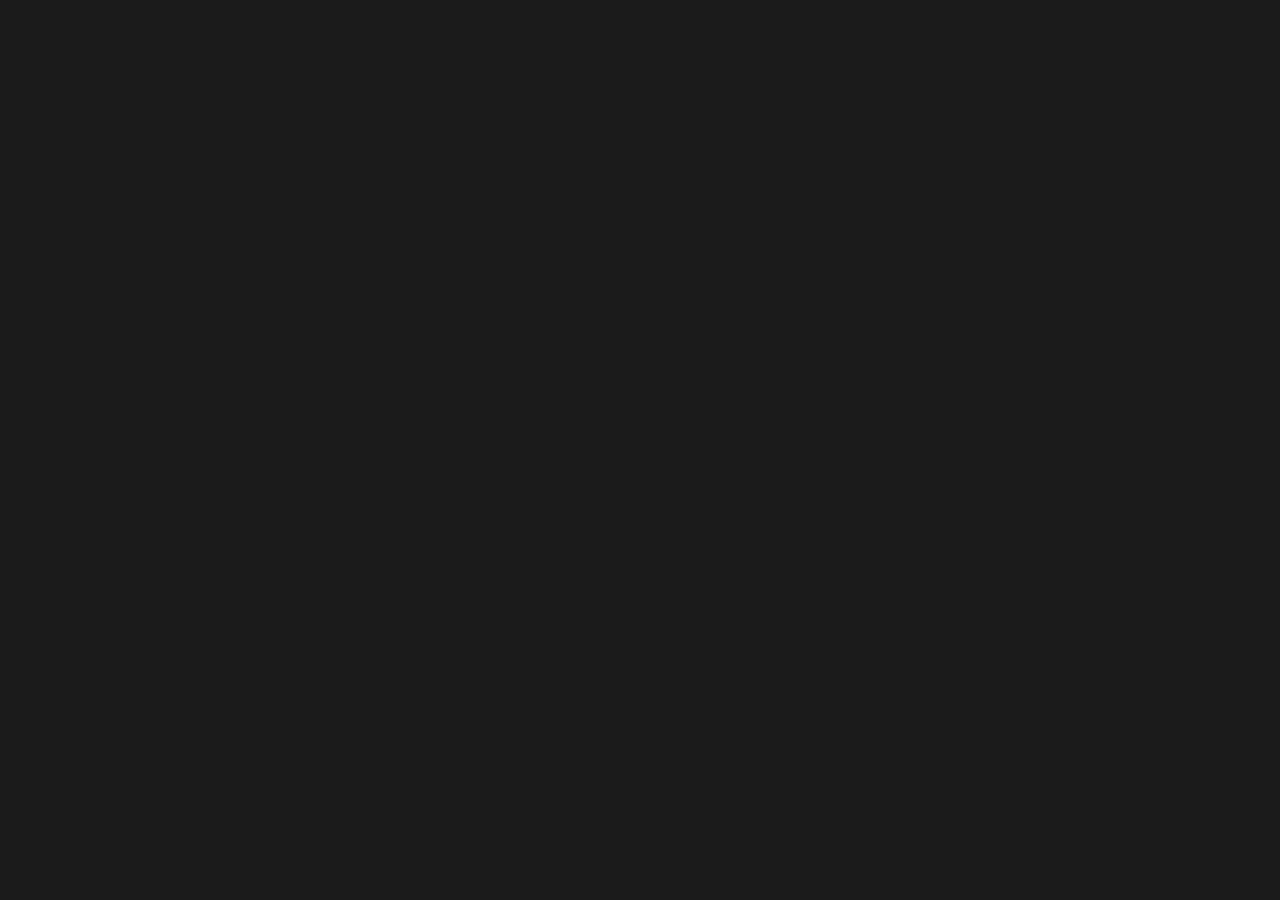
==== index.html @ 87574d14 "color check" ====
<!doctype html>
<html lang="ru">
  <head>
    <meta charset="UTF-8" />
    <meta name="viewport" content="width=device-width, initial-scale=1.0" />
    <title>Reroom.</title>
    <link rel="stylesheet" href="stylesheets/style.css" />
  </head>
  <body></body>
</html>
---- stylesheets/style.css ----
@import "reset.css";
@import "layout.css";
@import "fonts.css";
@import "animation.css";
@import "adaptive.css";
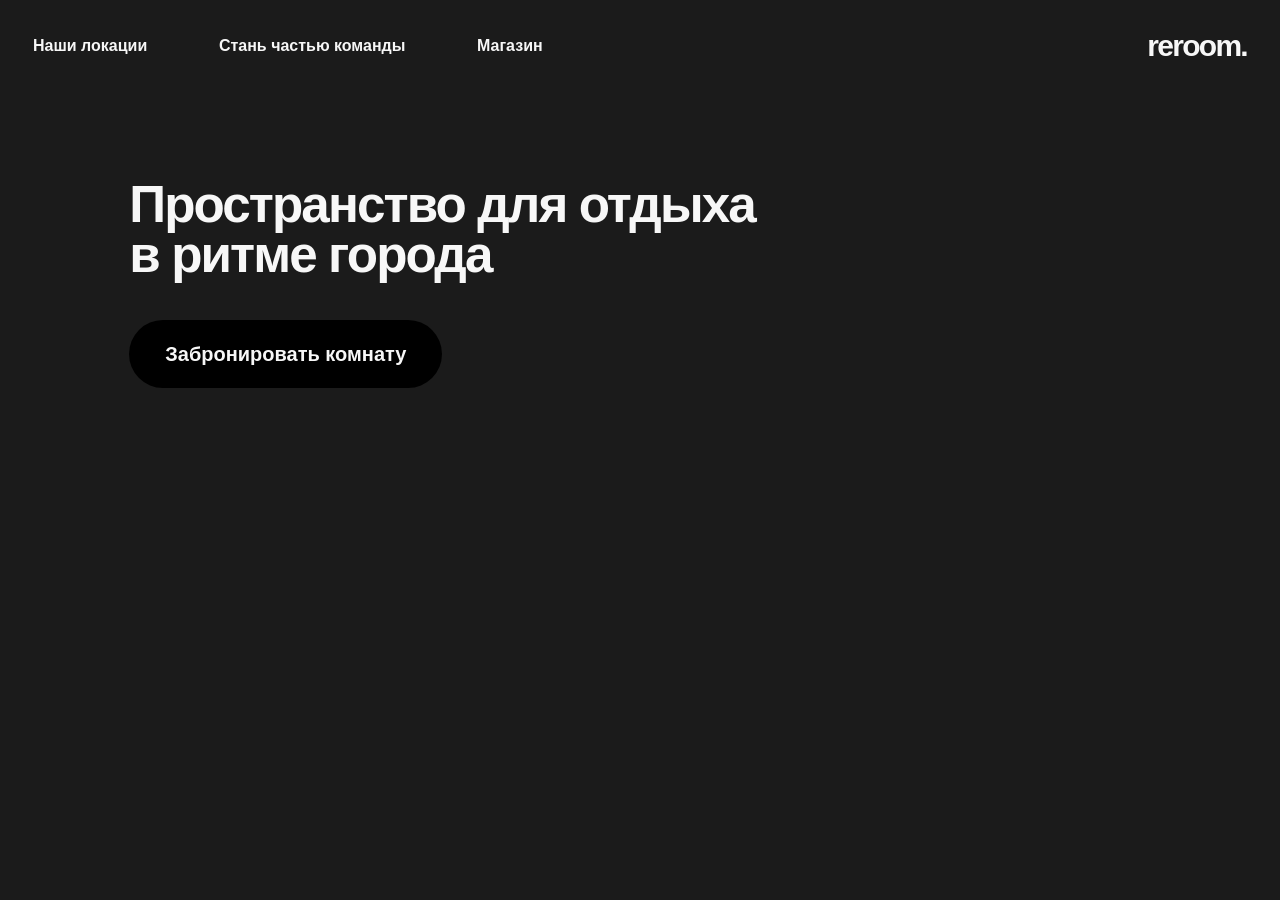
==== commit 4fff189d: "Build animated Reroom hero screen" ====
--- a/index.html
+++ b/index.html
@@ -5,6 +5,50 @@
     <meta name="viewport" content="width=device-width, initial-scale=1.0" />
     <title>Reroom.</title>
     <link rel="stylesheet" href="stylesheets/style.css" />
+    <script defer src="javascripts/scripts.js"></script>
   </head>
-  <body></body>
+  <body>
+    <main class="hero" aria-labelledby="hero-title">
+      <header class="hero__header" aria-label="Главная навигация">
+        <nav class="hero__nav">
+          <a href="ourplaces.html">Наши локации</a>
+          <a href="work.html">Стань частью команды</a>
+          <a href="#shop">Магазин</a>
+        </nav>
+        <a class="hero__logo" href="index.html" aria-label="Reroom на главную">reroom.</a>
+      </header>
+
+      <section class="hero__content">
+        <h1 id="hero-title">Пространство для отдыха<br />в ритме города</h1>
+        <a class="hero__button" href="#booking">Забронировать комнату</a>
+      </section>
+
+      <section class="hero__animation" aria-label="Анимированный силуэт здания Reroom">
+        <div class="building building--one" aria-hidden="true">
+          <span class="building__window building__window--one"></span>
+          <span class="building__window building__window--two"></span>
+        </div>
+        <div class="building building--two" aria-hidden="true">
+          <span class="building__window building__window--one"></span>
+          <span class="building__window building__window--two"></span>
+        </div>
+        <div class="building building--three" aria-hidden="true">
+          <span class="building__window building__window--one"></span>
+          <span class="building__window building__window--two"></span>
+        </div>
+        <div class="building building--four" aria-hidden="true">
+          <span class="building__window building__window--one"></span>
+          <span class="building__window building__window--two"></span>
+        </div>
+        <div class="building building--five" aria-hidden="true">
+          <span class="building__window building__window--one"></span>
+          <span class="building__window building__window--two"></span>
+        </div>
+        <div class="building building--six" aria-hidden="true">
+          <span class="building__window building__window--one"></span>
+          <span class="building__window building__window--two"></span>
+        </div>
+      </section>
+    </main>
+  </body>
 </html>
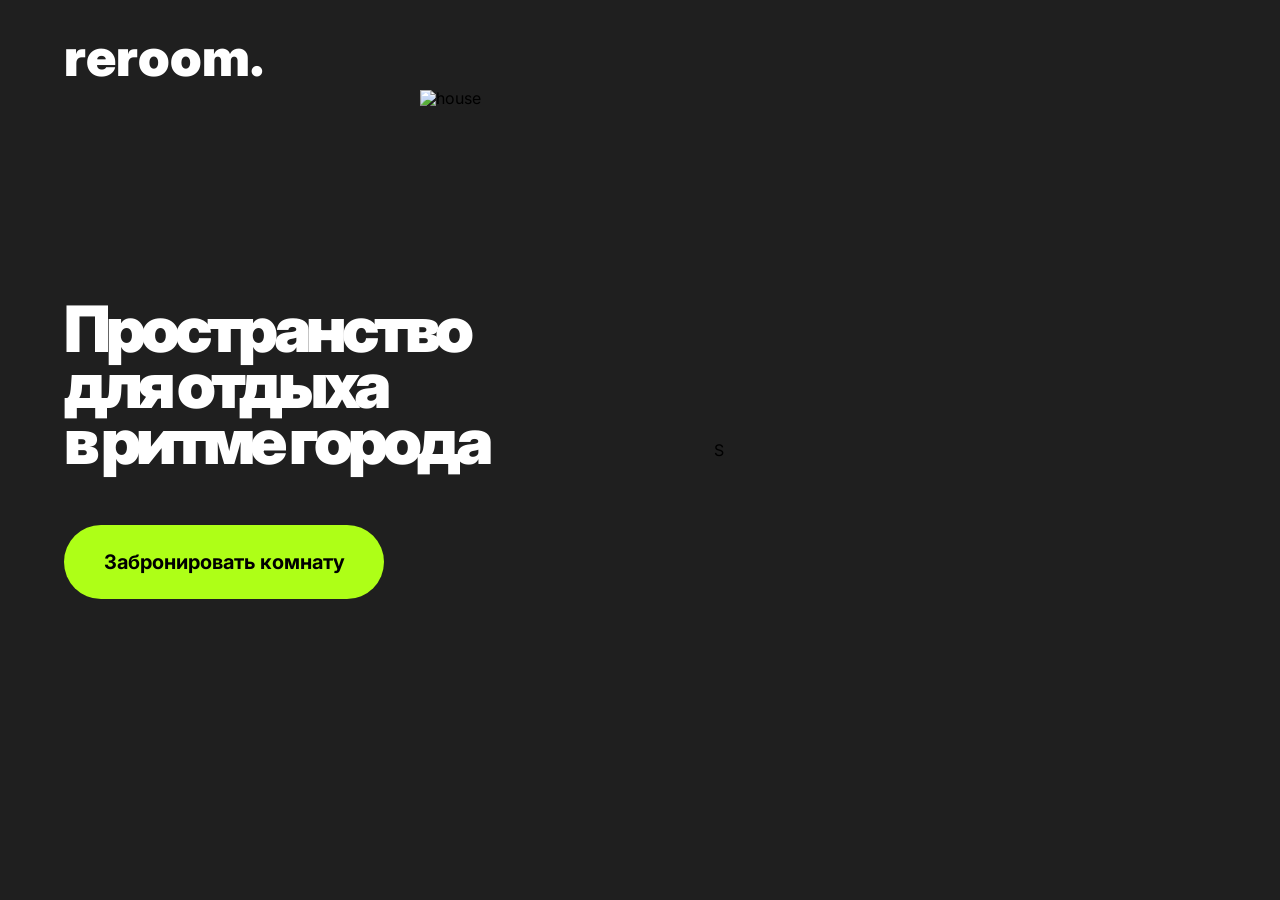
==== commit fa6dbee1: "b" ====
--- a/index.html
+++ b/index.html
@@ -5,50 +5,45 @@
     <meta name="viewport" content="width=device-width, initial-scale=1.0" />
     <title>Reroom.</title>
     <link rel="stylesheet" href="stylesheets/style.css" />
+    <link rel="preconnect" href="https://fonts.googleapis.com" />
+    <link rel="preconnect" href="https://fonts.gstatic.com" crossorigin />
+    <link
+      href="https://fonts.googleapis.com/css2?family=Inter:wght@400;500;600;700;800;900&display=swap"
+      rel="stylesheet"
+    />
     <script defer src="javascripts/scripts.js"></script>
   </head>
   <body>
-    <main class="hero" aria-labelledby="hero-title">
-      <header class="hero__header" aria-label="Главная навигация">
-        <nav class="hero__nav">
-          <a href="ourplaces.html">Наши локации</a>
-          <a href="work.html">Стань частью команды</a>
-          <a href="#shop">Магазин</a>
+    <section class="hero">
+      <header class="header">
+        <nav class="nav-left">
+          <a href="#">Наши локации</a>
+          <a href="#">Стань частью команды</a>
+          <a href="#">Каталог</a>
         </nav>
-        <a class="hero__logo" href="index.html" aria-label="Reroom на главную">reroom.</a>
+
+        <a href="#" class="logo"> reroom. </a>
       </header>
 
-      <section class="hero__content">
-        <h1 id="hero-title">Пространство для отдыха<br />в ритме города</h1>
-        <a class="hero__button" href="#booking">Забронировать комнату</a>
-      </section>
+      <div class="hero-content">
+        <div class="hero-text">
+          <h1>
+            Пространство<br />
+            для отдыха<br />
+            в ритме города
+          </h1>
 
-      <section class="hero__animation" aria-label="Анимированный силуэт здания Reroom">
-        <div class="building building--one" aria-hidden="true">
-          <span class="building__window building__window--one"></span>
-          <span class="building__window building__window--two"></span>
+          <a href="#" class="hero-btn"> Забронировать комнату </a>
         </div>
-        <div class="building building--two" aria-hidden="true">
-          <span class="building__window building__window--one"></span>
-          <span class="building__window building__window--two"></span>
-        </div>
-        <div class="building building--three" aria-hidden="true">
-          <span class="building__window building__window--one"></span>
-          <span class="building__window building__window--two"></span>
-        </div>
-        <div class="building building--four" aria-hidden="true">
-          <span class="building__window building__window--one"></span>
-          <span class="building__window building__window--two"></span>
-        </div>
-        <div class="building building--five" aria-hidden="true">
-          <span class="building__window building__window--one"></span>
-          <span class="building__window building__window--two"></span>
-        </div>
-        <div class="building building--six" aria-hidden="true">
-          <span class="building__window building__window--one"></span>
-          <span class="building__window building__window--two"></span>
-        </div>
-      </section>
-    </main>
+
+        <div class="hero-house">
+          <img
+            id="houseState"
+            src="./assets/house/Subtract(1).svg"
+            alt="house"
+          />
+        </div>S
+      </div>
+    </section>
   </body>
 </html>
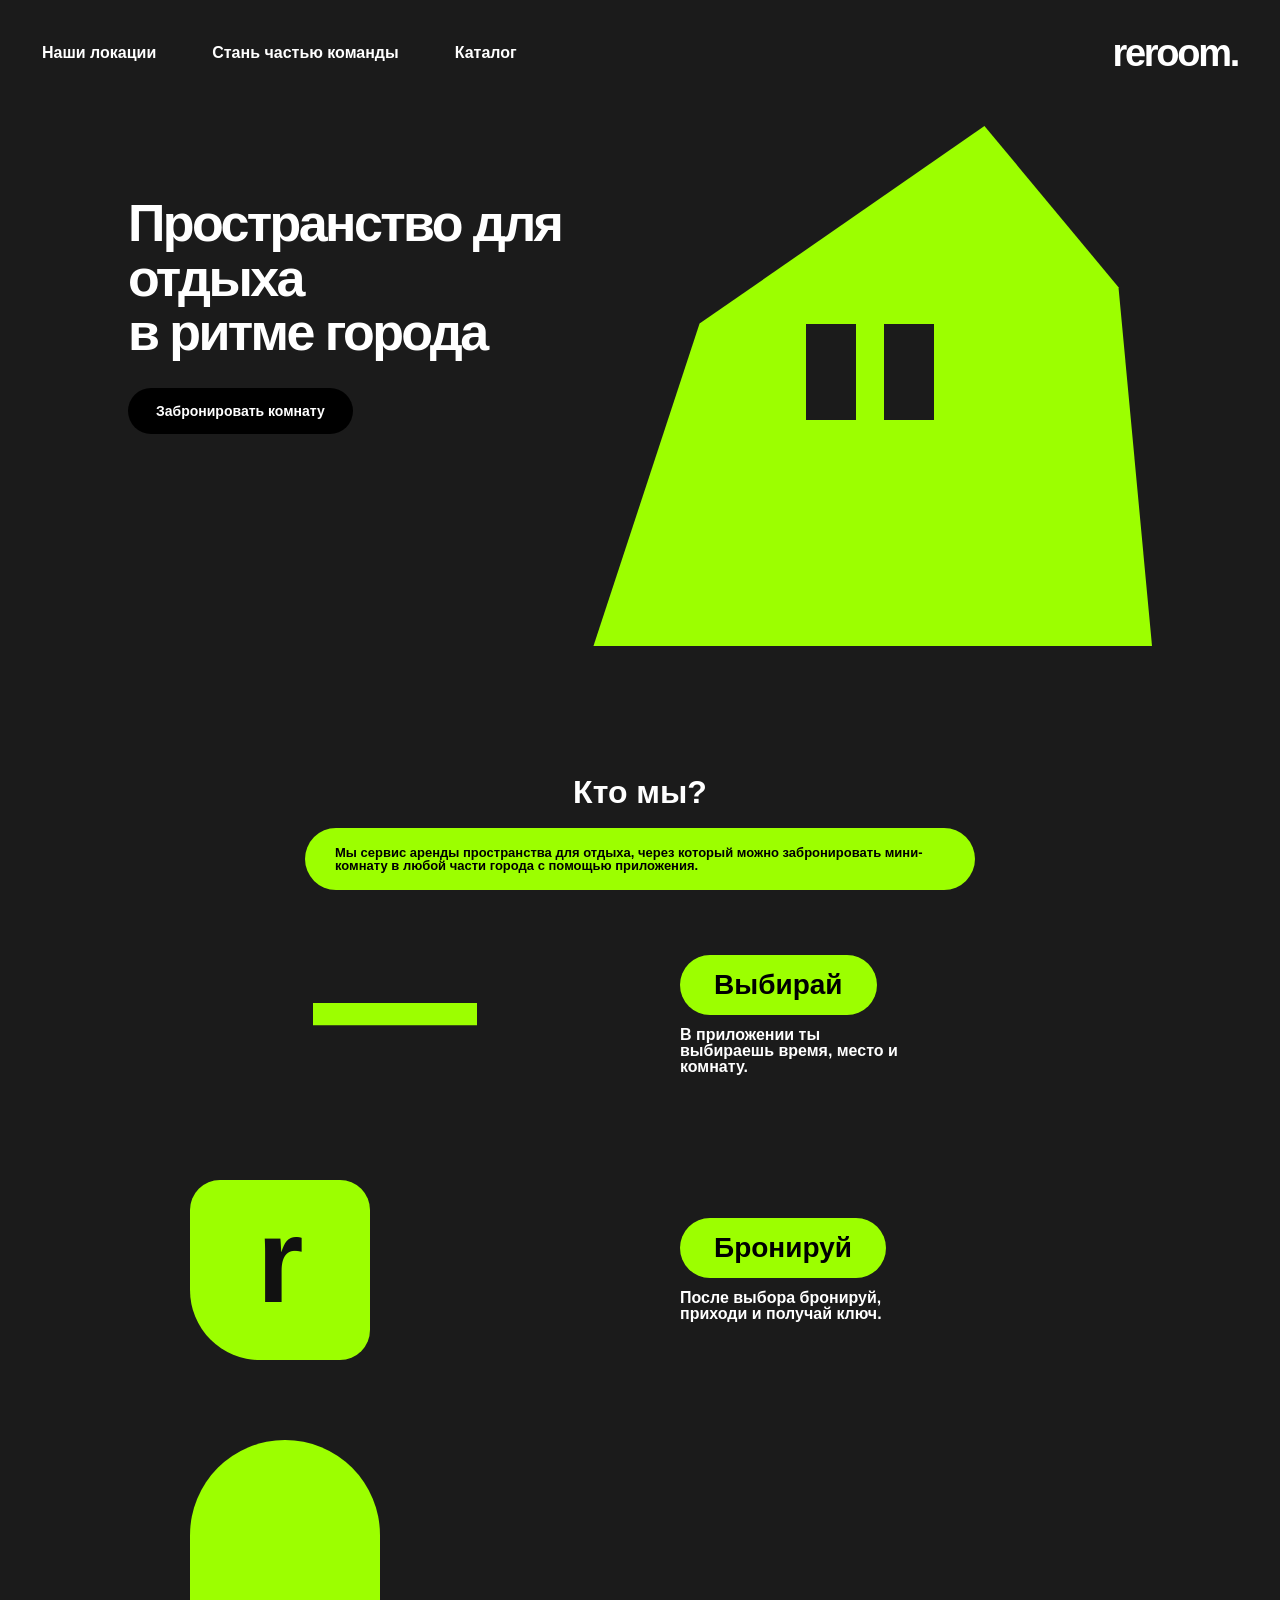
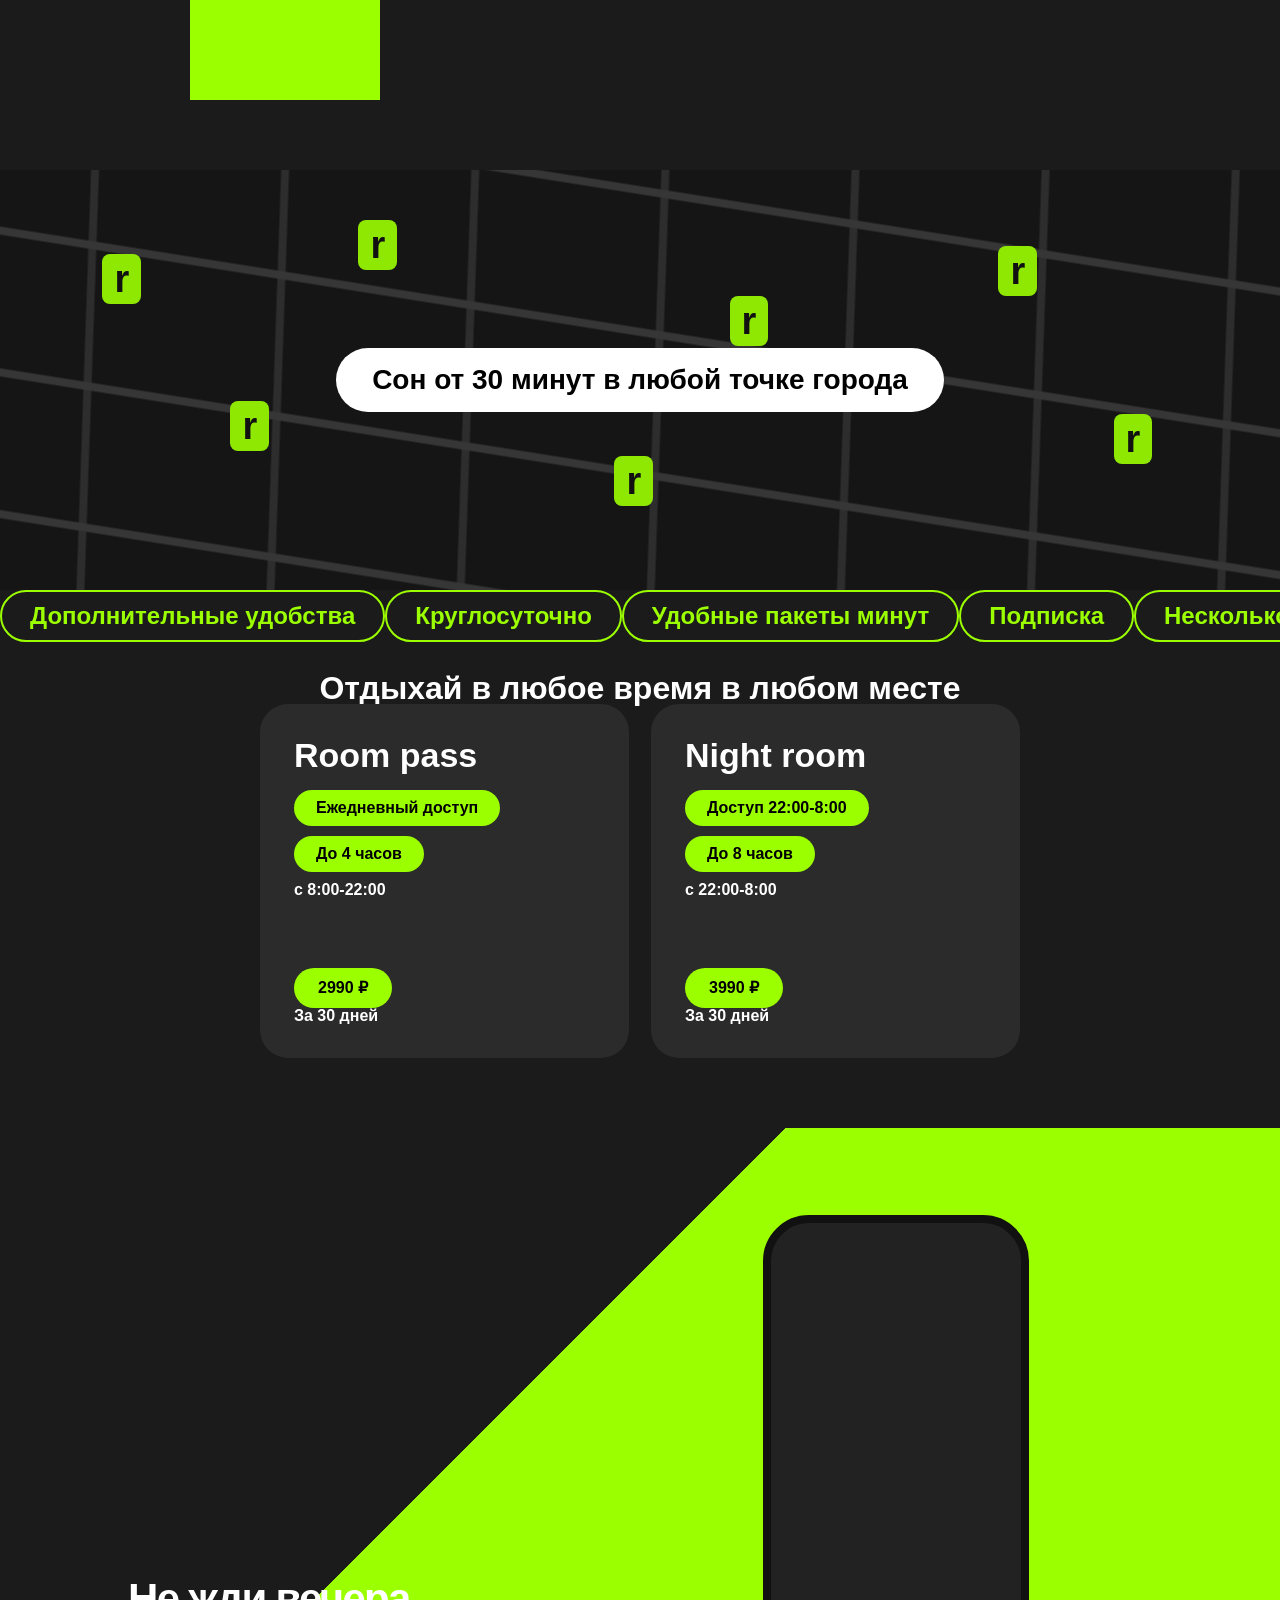
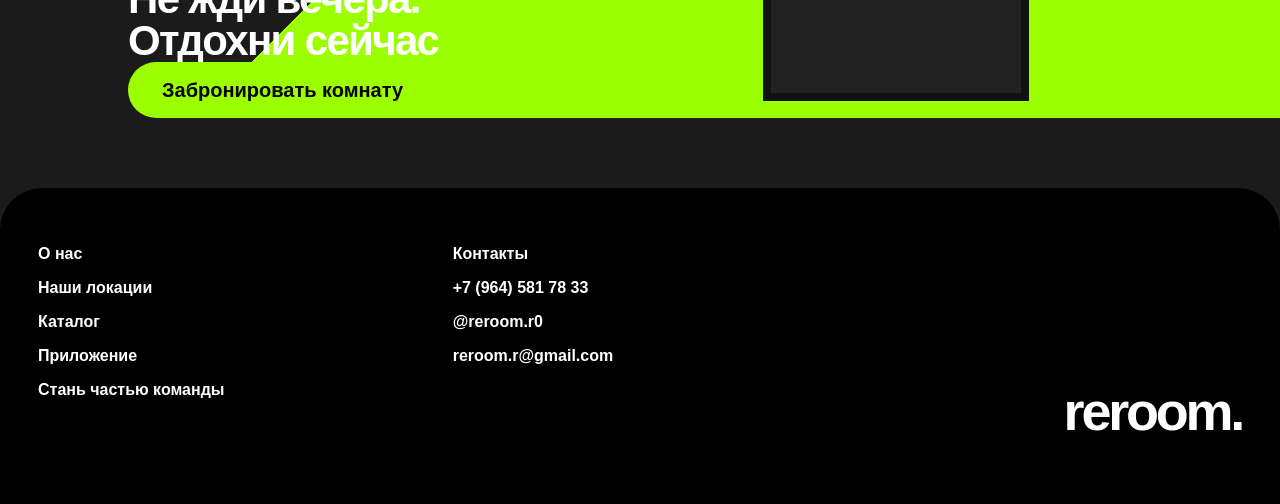
==== commit 4515b0a7: "Build Reroom mockup pages" ====
--- a/index.html
+++ b/index.html
@@ -3,47 +3,67 @@
   <head>
     <meta charset="UTF-8" />
     <meta name="viewport" content="width=device-width, initial-scale=1.0" />
-    <title>Reroom.</title>
+    <meta name="description" content="Reroom — пространства для отдыха в ритме города." />
+    <title>Reroom — отдых в ритме города</title>
     <link rel="stylesheet" href="stylesheets/style.css" />
-    <link rel="preconnect" href="https://fonts.googleapis.com" />
-    <link rel="preconnect" href="https://fonts.gstatic.com" crossorigin />
-    <link
-      href="https://fonts.googleapis.com/css2?family=Inter:wght@400;500;600;700;800;900&display=swap"
-      rel="stylesheet"
-    />
     <script defer src="javascripts/scripts.js"></script>
   </head>
-  <body>
-    <section class="hero">
-      <header class="header">
-        <nav class="nav-left">
-          <a href="#">Наши локации</a>
-          <a href="#">Стань частью команды</a>
-          <a href="#">Каталог</a>
-        </nav>
+  <body class="page page-home">
+    <header class="site-header">
+      <nav class="site-nav" aria-label="Основная навигация">
+        <a href="ourplaces.html">Наши локации</a>
+        <a href="work.html">Стань частью команды</a>
+        <a href="catalog.html">Каталог</a>
+      </nav>
+      <a class="brand" href="index.html" aria-label="Reroom — главная">reroom.</a>
+      <button class="menu-button" type="button" aria-label="Открыть меню"><span></span><span></span><span></span></button>
+    </header>
 
-        <a href="#" class="logo"> reroom. </a>
-      </header>
+    <main>
+      <section class="home-hero">
+        <div class="home-hero__content">
+          <h1>Пространство для отдыха<br />в ритме города</h1>
+          <a class="pill pill--dark" href="ourplaces.html">Забронировать комнату</a>
+        </div>
+        <div class="house house--hero" aria-hidden="true"><span></span><span></span></div>
+      </section>
 
-      <div class="hero-content">
-        <div class="hero-text">
-          <h1>
-            Пространство<br />
-            для отдыха<br />
-            в ритме города
-          </h1>
+      <section class="intro-section">
+        <h2>Кто мы?</h2>
+        <p class="lime-note">Мы сервис аренды пространства для отдыха, через который можно забронировать мини-комнату в любой части города с помощью приложения.</p>
+        <div class="how-grid">
+          <div class="key-art" aria-hidden="true"></div>
+          <article><h3>Выбирай</h3><p>В приложении ты выбираешь время, место и комнату.</p></article>
+          <div class="app-icon" aria-hidden="true">r</div>
+          <article><h3>Бронируй</h3><p>После выбора бронируй, приходи и получай ключ.</p></article>
+          <div class="door-art" aria-hidden="true"></div>
+        </div>
+      </section>
 
-          <a href="#" class="hero-btn"> Забронировать комнату </a>
+      <section class="map-section" aria-label="Карта локаций">
+        <div class="map-bg">
+          <span style="--x:8%;--y:20%">r</span><span style="--x:28%;--y:12%">r</span><span style="--x:57%;--y:30%">r</span><span style="--x:78%;--y:18%">r</span><span style="--x:18%;--y:55%">r</span><span style="--x:48%;--y:68%">r</span><span style="--x:87%;--y:58%">r</span>
         </div>
+        <strong>Сон от 30 минут в любой точке города</strong>
+      </section>
 
-        <div class="hero-house">
-          <img
-            id="houseState"
-            src="./assets/house/Subtract(1).svg"
-            alt="house"
-          />
-        </div>S
+      <div class="ticker" aria-label="Преимущества">
+        <span>Дополнительные удобства</span><span>Круглосуточно</span><span>Удобные пакеты минут</span><span>Подписка</span><span>Несколько видов комнат</span><span>Доступные локации</span>
       </div>
-    </section>
+
+      <section class="passes-section">
+        <h2>Отдыхай в любое время в любом месте</h2>
+        <div class="pass-grid">
+          <article class="pass-card"><h3>Room pass</h3><span>Ежедневный доступ</span><span>До 4 часов</span><p>с 8:00-22:00</p><strong>2990 ₽</strong><small>За 30 дней</small></article>
+          <article class="pass-card"><h3>Night room</h3><span>Доступ 22:00-8:00</span><span>До 8 часов</span><p>с 22:00-8:00</p><strong>3990 ₽</strong><small>За 30 дней</small></article>
+        </div>
+      </section>
+
+      <section class="app-section">
+        <div><h2>Не жди вечера.<br />Отдохни сейчас</h2><a class="pill" href="ourplaces.html">Забронировать комнату</a></div>
+        <div class="phone-art" aria-hidden="true"></div>
+      </section>
+    </main>
+    <footer class="footer"><div class="footer__links"><a>О нас</a><a href="ourplaces.html">Наши локации</a><a href="catalog.html">Каталог</a><a>Приложение</a><a href="work.html">Стань частью команды</a></div><div class="footer__contacts"><b>Контакты</b><a href="tel:+79645817833">+7 (964) 581 78 33</a><a>@reroom.r0</a><a href="mailto:reroom.r@gmail.com">reroom.r@gmail.com</a></div><a class="brand footer__brand" href="index.html">reroom.</a></footer>
   </body>
 </html>
